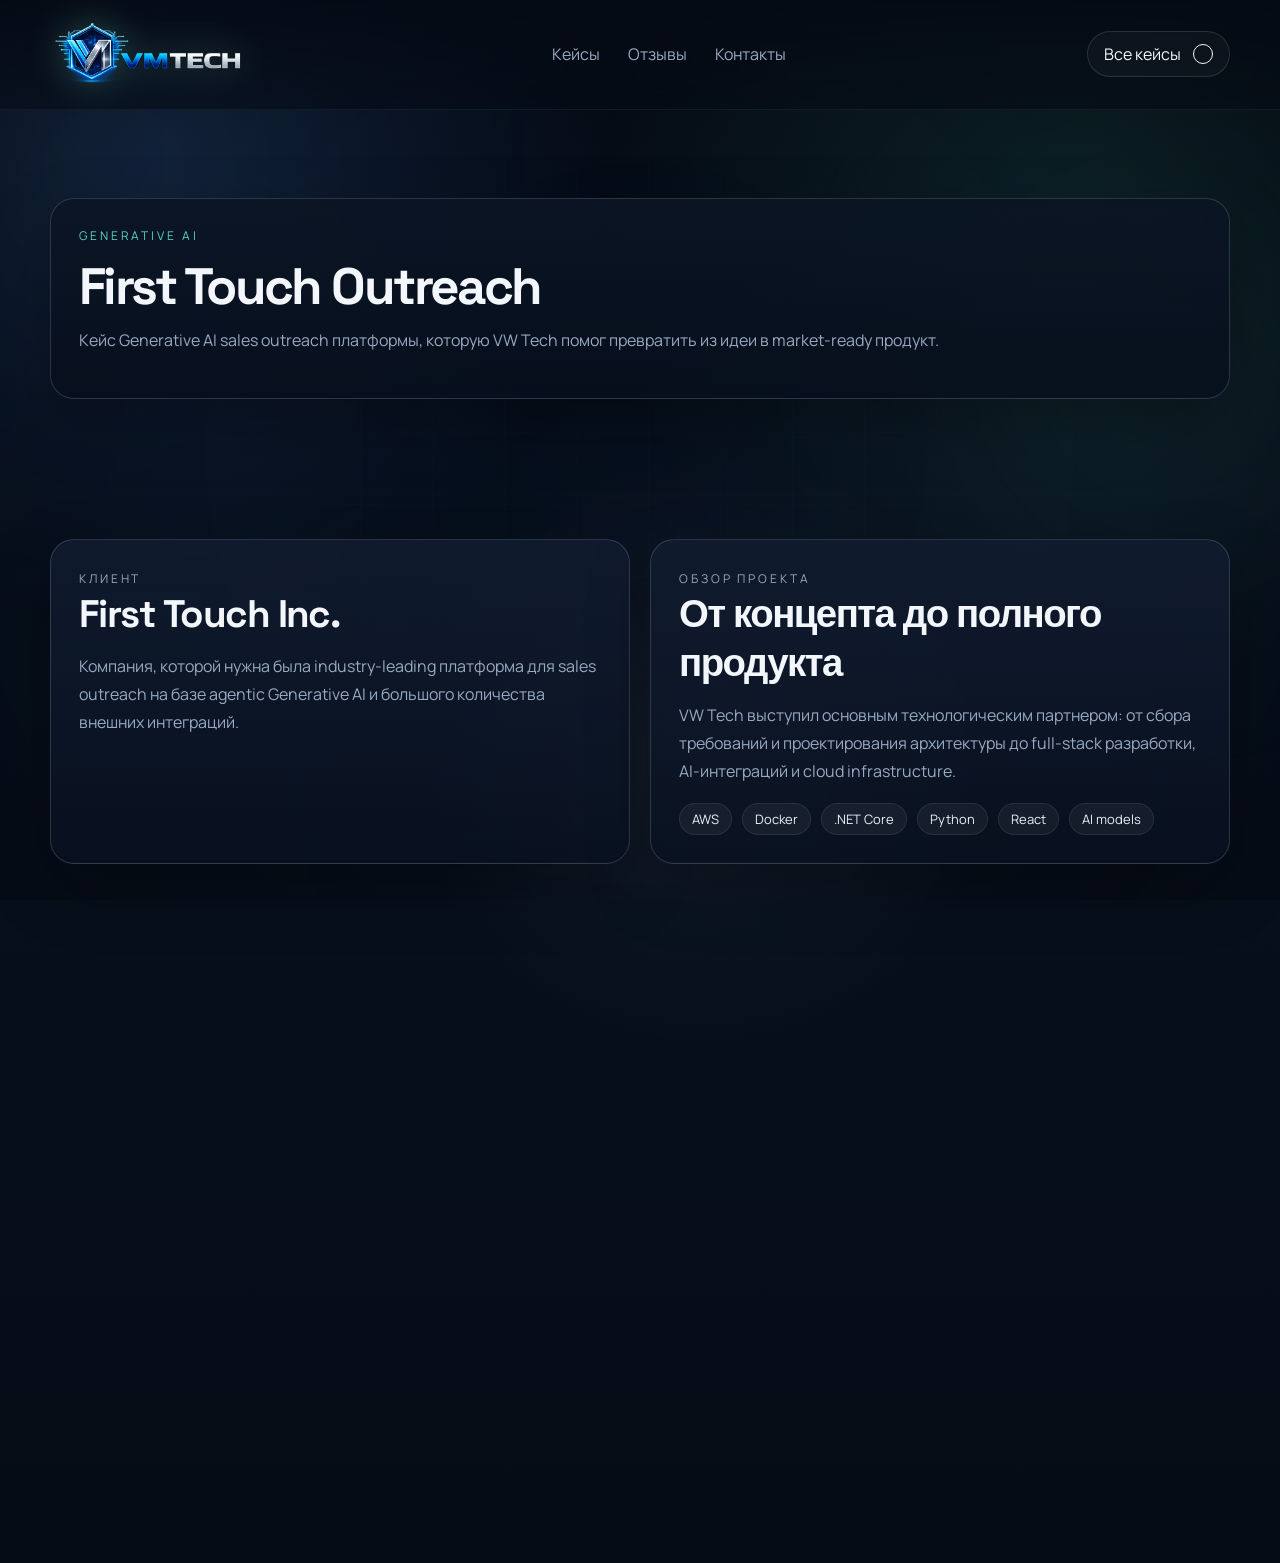
==== case-first-touch.html @ 27244baf "Replace mock preview content with VW Tech case studies" ====
<!doctype html>
<html lang="ru">
  <head>
    <meta charset="UTF-8" />
    <meta name="viewport" content="width=device-width, initial-scale=1.0" />
    <link rel="icon" type="image/png" href="image/logo-short.png?v=2" />
    <title>First Touch Case | VW Tech Preview</title>
    <meta
      name="description"
      content="Кейс First Touch: generative AI sales outreach platform, CRM integrations и scalable AWS architecture."
    />
    <link rel="preconnect" href="https://fonts.googleapis.com" />
    <link rel="preconnect" href="https://fonts.gstatic.com" crossorigin />
    <link
      href="https://fonts.googleapis.com/css2?family=Manrope:wght@400;500;600;700;800&family=Space+Grotesk:wght@500;700&display=swap"
      rel="stylesheet"
    />
    <link rel="stylesheet" href="styles.css" />
  </head>
  <body>
    <div class="page-shell"></div>
    <div class="background-scene" aria-hidden="true">
      <div class="aurora aurora-one"></div>
      <div class="aurora aurora-two"></div>
      <div class="aurora aurora-three"></div>
      <div class="grid-glow"></div>
      <div class="noise-layer"></div>
    </div>

    <header class="site-header">
      <div class="container header-inner">
        <a class="brand" href="index.html#hero">
          <img class="brand-mark" src="image/logo.png" alt="VW Tech logo" />
        </a>
        <nav class="header-nav">
          <a href="index.html#projects">Кейсы</a>
          <a href="index.html#reviews">Отзывы</a>
          <a href="index.html#contact">Контакты</a>
        </nav>
        <a
          class="button button-secondary button-small"
          href="index.html#projects"
        >
          <span>Все кейсы</span>
          <i aria-hidden="true"></i>
        </a>
      </div>
    </header>

    <main>
      <section class="section reveal-section case-hero">
        <div class="container">
          <div class="section-heading reveal-card">
            <p class="eyebrow reveal-item">generative ai</p>
            <h1 class="section-title reveal-item">First Touch Outreach</h1>
            <p class="section-text reveal-item">
              Кейс Generative AI sales outreach платформы, которую VW Tech помог
              превратить из идеи в market-ready продукт.
            </p>
          </div>
        </div>
      </section>

      <section class="section reveal-section">
        <div class="container case-layout">
          <article class="case-block reveal-card">
            <p class="eyebrow reveal-item">клиент</p>
            <h2 class="case-title reveal-item">First Touch Inc.</h2>
            <p class="reveal-item">
              Компания, которой нужна была industry-leading платформа для sales
              outreach на базе agentic Generative AI и большого количества
              внешних интеграций.
            </p>
          </article>

          <article class="case-block reveal-card">
            <p class="eyebrow reveal-item">обзор проекта</p>
            <h2 class="case-title reveal-item">
              От концепта до полного продукта
            </h2>
            <p class="reveal-item">
              VW Tech выступил основным технологическим партнером: от сбора
              требований и проектирования архитектуры до full-stack разработки,
              AI-интеграций и cloud infrastructure.
            </p>
            <div class="stack-list-inline reveal-item">
              <span>AWS</span>
              <span>Docker</span>
              <span>.NET Core</span>
              <span>Python</span>
              <span>React</span>
              <span>AI models</span>
            </div>
          </article>

          <article class="case-block reveal-card">
            <p class="eyebrow reveal-item">ключевые вызовы</p>
            <h2 class="case-title reveal-item">
              Собрать сложный AI-продукт end-to-end
            </h2>
            <ul class="case-list reveal-item">
              <li>agentic Generative AI как ядро платформы</li>
              <li>web scraping и обработка внешних источников данных</li>
              <li>интеграции с CRM и большим набором сервисов</li>
              <li>масштабируемая и надежная облачная инфраструктура</li>
              <li>быстрый переход от идеи к конкурентному продукту</li>
            </ul>
          </article>

          <article class="case-block reveal-card">
            <p class="eyebrow reveal-item">решение</p>
            <h2 class="case-title reveal-item">
              Полный ownership продукта со стороны VW Tech
            </h2>
            <ul class="case-list reveal-item">
              <li>requirements analysis и software/cloud architecture</li>
              <li>full-stack development всей платформы</li>
              <li>интеграция cutting-edge Generative AI моделей</li>
              <li>построение scraping- и data-enrichment контуров</li>
              <li>масштабирование на AWS и сопровождение в долгую</li>
            </ul>
          </article>

          <article class="case-block reveal-card full-span">
            <p class="eyebrow reveal-item">результат</p>
            <h2 class="case-title reveal-item">
              Идея превратилась в industry-leading sales outreach system
            </h2>
            <p class="reveal-item">
              Проект стал успешным рыночным продуктом и перерос в многолетнее
              партнерство, где VW Tech продолжает участвовать в развитии
              платформы и ее инфраструктуры.
            </p>
            <a class="project-link reveal-item" href="index.html#projects"
              >Назад к кейсам</a
            >
          </article>
        </div>
      </section>
    </main>

    <script src="script.js"></script>
  </body>
</html>
---- styles.css ----
:root {
  --bg: #07101d;
  --bg-soft: rgba(12, 21, 36, 0.76);
  --panel: rgba(10, 18, 31, 0.84);
  --panel-strong: rgba(10, 20, 35, 0.96);
  --line: rgba(125, 162, 210, 0.16);
  --text: #f3f7fc;
  --muted: #98a9c2;
  --accent: #55d6be;
  --accent-2: #4f8df5;
  --accent-3: #8fd3ff;
  --shadow: 0 24px 64px rgba(0, 0, 0, 0.28);
  --radius-lg: 32px;
  --radius-md: 24px;
  --radius-sm: 18px;
  --container: 1180px;
  --ease: cubic-bezier(0.22, 1, 0.36, 1);
}

* {
  box-sizing: border-box;
}

html,
body {
  scroll-behavior: smooth;
  scrollbar-color: rgba(85, 214, 190, 0.72) rgba(7, 14, 25, 0.95);
  scrollbar-width: auto;
}

html::-webkit-scrollbar,
body::-webkit-scrollbar {
  width: 20px;
  height: 20px;
}

html::-webkit-scrollbar-button,
body::-webkit-scrollbar-button {
  display: none !important;
  width: 0;
  height: 0;
  background: transparent;
}

html::-webkit-scrollbar-button:single-button,
body::-webkit-scrollbar-button:single-button,
html::-webkit-scrollbar-button:start:decrement,
body::-webkit-scrollbar-button:start:decrement,
html::-webkit-scrollbar-button:end:increment,
body::-webkit-scrollbar-button:end:increment {
  display: none !important;
  width: 0;
  height: 0;
  background: transparent;
}

html::-webkit-scrollbar-track,
body::-webkit-scrollbar-track {
  background: linear-gradient(
    180deg,
    rgba(5, 11, 21, 0.98),
    rgba(9, 17, 31, 0.94)
  );
  border-left: 1px solid rgba(125, 162, 210, 0.08);
}

html::-webkit-scrollbar-thumb,
body::-webkit-scrollbar-thumb {
  border: 2px solid rgba(7, 14, 25, 0.96);
  border-radius: 999px;
  background: linear-gradient(180deg, #68e3d1 0%, #4f8df5 52%, #2c5fd3 100%);
  box-shadow:
    inset 0 0 0 1px rgba(255, 255, 255, 0.1),
    0 0 18px rgba(79, 141, 245, 0.24);
}

html::-webkit-scrollbar-thumb:hover,
body::-webkit-scrollbar-thumb:hover {
  background: linear-gradient(180deg, #88efe1 0%, #69a8ff 52%, #3d77ec 100%);
}

html::-webkit-scrollbar-corner,
body::-webkit-scrollbar-corner {
  background: rgba(5, 11, 21, 0.98);
}

body {
  --pointer-x: 0px;
  --pointer-y: 0px;
  margin: 0;
  min-width: 320px;
  font-family: "Manrope", sans-serif;
  color: var(--text);
  background:
    radial-gradient(
      circle at 12% 10%,
      rgba(79, 141, 245, 0.14),
      transparent 26%
    ),
    radial-gradient(
      circle at 84% 14%,
      rgba(85, 214, 190, 0.1),
      transparent 28%
    ),
    radial-gradient(
      circle at 55% 48%,
      rgba(143, 211, 255, 0.06),
      transparent 28%
    ),
    linear-gradient(180deg, #040a13 0%, #07101d 42%, #050c16 100%);
}

body::before {
  content: "";
  position: fixed;
  inset: 0;
  pointer-events: none;
  background-image:
    linear-gradient(rgba(255, 255, 255, 0.03) 1px, transparent 1px),
    linear-gradient(90deg, rgba(255, 255, 255, 0.03) 1px, transparent 1px);
  background-size: 72px 72px;
  mask-image: radial-gradient(circle at center, black 35%, transparent 85%);
  opacity: 0.12;
}

.page-shell {
  position: fixed;
  inset: 0;
  pointer-events: none;
  background: radial-gradient(
    circle at center,
    transparent 55%,
    rgba(0, 0, 0, 0.18) 100%
  );
}

.background-scene {
  position: fixed;
  inset: 0;
  pointer-events: none;
  overflow: hidden;
}

.aurora,
.grid-glow,
.noise-layer {
  position: absolute;
  inset: auto;
}

.aurora {
  border-radius: 999px;
  filter: blur(110px);
  opacity: 0.24;
  mix-blend-mode: screen;
  will-change: transform;
}

.aurora-one {
  top: -8%;
  left: -10%;
  width: 38vw;
  height: 38vw;
  min-width: 360px;
  min-height: 360px;
  background: radial-gradient(
    circle,
    rgba(121, 184, 255, 0.34) 0%,
    rgba(121, 184, 255, 0.16) 36%,
    rgba(121, 184, 255, 0) 72%
  );
  animation: auroraFloatOne 18s ease-in-out infinite;
  transform: translate3d(
    calc(var(--pointer-x) * -0.018),
    calc(var(--pointer-y) * -0.018),
    0
  );
}

.aurora-two {
  top: 18%;
  right: -8%;
  width: 34vw;
  height: 34vw;
  min-width: 320px;
  min-height: 320px;
  background: radial-gradient(
    circle,
    rgba(138, 240, 198, 0.28) 0%,
    rgba(138, 240, 198, 0.15) 36%,
    rgba(138, 240, 198, 0) 74%
  );
  animation: auroraFloatTwo 24s ease-in-out infinite;
  transform: translate3d(
    calc(var(--pointer-x) * 0.015),
    calc(var(--pointer-y) * -0.02),
    0
  );
}

.aurora-three {
  bottom: -14%;
  left: 36%;
  width: 42vw;
  height: 42vw;
  min-width: 420px;
  min-height: 420px;
  background: radial-gradient(
    circle,
    rgba(255, 213, 138, 0.18) 0%,
    rgba(147, 74, 97, 0.13) 42%,
    rgba(147, 74, 97, 0) 76%
  );
  animation: auroraFloatThree 28s ease-in-out infinite;
  transform: translate3d(
    calc(var(--pointer-x) * 0.01),
    calc(var(--pointer-y) * 0.022),
    0
  );
}

.grid-glow {
  inset: 0;
  background:
    radial-gradient(
      circle at center,
      rgba(79, 141, 245, 0.08),
      transparent 48%
    ),
    linear-gradient(rgba(255, 255, 255, 0.035) 1px, transparent 1px),
    linear-gradient(90deg, rgba(255, 255, 255, 0.035) 1px, transparent 1px);
  background-size:
    auto,
    72px 72px,
    72px 72px;
  mask-image: radial-gradient(
    circle at center,
    black 28%,
    rgba(0, 0, 0, 0.7) 54%,
    transparent 92%
  );
  opacity: 0.22;
  transform: translate3d(
    calc(var(--pointer-x) * -0.01),
    calc(var(--pointer-y) * -0.01),
    0
  );
  animation: gridDrift 24s linear infinite;
}

.noise-layer {
  inset: 0;
  opacity: 0.03;
  background-image: radial-gradient(
    rgba(255, 255, 255, 0.7) 0.7px,
    transparent 0.7px
  );
  background-size: 6px 6px;
  mask-image: linear-gradient(180deg, rgba(0, 0, 0, 0.18), rgba(0, 0, 0, 0.82));
}

@keyframes auroraFloatOne {
  0%,
  100% {
    transform: translate3d(
        calc(var(--pointer-x) * -0.018),
        calc(var(--pointer-y) * -0.018),
        0
      )
      scale(1) rotate(0deg);
  }
  50% {
    transform: translate3d(
        calc(var(--pointer-x) * -0.018 + 24px),
        calc(var(--pointer-y) * -0.018 + 18px),
        0
      )
      scale(1.08) rotate(8deg);
  }
}

@keyframes auroraFloatTwo {
  0%,
  100% {
    transform: translate3d(
        calc(var(--pointer-x) * 0.015),
        calc(var(--pointer-y) * -0.02),
        0
      )
      scale(1) rotate(0deg);
  }
  50% {
    transform: translate3d(
        calc(var(--pointer-x) * 0.015 - 28px),
        calc(var(--pointer-y) * -0.02 + 20px),
        0
      )
      scale(1.1) rotate(-10deg);
  }
}

@keyframes auroraFloatThree {
  0%,
  100% {
    transform: translate3d(
        calc(var(--pointer-x) * 0.01),
        calc(var(--pointer-y) * 0.022),
        0
      )
      scale(1) rotate(0deg);
  }
  50% {
    transform: translate3d(
        calc(var(--pointer-x) * 0.01 + 18px),
        calc(var(--pointer-y) * 0.022 - 26px),
        0
      )
      scale(1.07) rotate(6deg);
  }
}

@keyframes gridDrift {
  0% {
    background-position:
      center,
      0 0,
      0 0;
  }
  100% {
    background-position:
      center,
      72px 36px,
      36px 72px;
  }
}

a {
  color: inherit;
  text-decoration: none;
}

button,
input,
textarea {
  font: inherit;
}

.container {
  width: min(calc(100% - 40px), var(--container));
  margin: 0 auto;
}

.site-header {
  position: sticky;
  top: 0;
  z-index: 20;
  padding: 18px 0;
  backdrop-filter: blur(14px);
  background: linear-gradient(
    180deg,
    rgba(5, 11, 21, 0.9),
    rgba(5, 11, 21, 0.55)
  );
  border-bottom: 1px solid rgba(125, 162, 210, 0.1);
}

.header-inner {
  display: flex;
  align-items: center;
  justify-content: space-between;
  gap: 18px;
}

.brand {
  display: inline-flex;
  align-items: center;
  gap: 12px;
  font-family: "Space Grotesk", sans-serif;
  font-weight: 700;
  letter-spacing: -0.03em;
}

.brand-mark {
  width: 200px;

  object-fit: contain;
  flex-shrink: 0;
  filter: drop-shadow(0 0 18px rgba(138, 240, 198, 0.28));
}

.header-nav {
  display: inline-flex;
  gap: 28px;
  color: var(--muted);
}

.header-nav a {
  transition: color 0.3s ease;
}

.header-nav a:hover {
  color: var(--text);
}

.section {
  padding: 88px 0;
}

.hero {
  padding: 72px 0 44px;
}

.hero-grid,
.split-section,
.metrics-layout,
.contact-block {
  display: grid;
  gap: 28px;
}

.hero-grid {
  grid-template-columns: 1.08fr 0.92fr;
  align-items: center;
}

.hero-copy,
.hero-visual,
.section-intro,
.info-card,
.service-card,
.project-card,
.metrics-copy,
.metric-card,
.contact-block,
.contact-form,
.section-heading {
  position: relative;
  overflow: hidden;
  border: 1px solid var(--line);
  background: linear-gradient(
    180deg,
    rgba(11, 21, 36, 0.92),
    rgba(7, 15, 28, 0.88)
  );
  box-shadow: var(--shadow);
  transition:
    transform 0.6s var(--ease),
    box-shadow 0.6s var(--ease),
    border-color 0.4s ease,
    background 0.4s ease;
}

.hero-copy,
.hero-visual,
.section-intro,
.metrics-copy {
  padding: 34px;
  border-radius: var(--radius-lg);
}

.section-heading,
.info-card,
.service-card,
.project-card,
.metric-card,
.contact-form {
  border-radius: var(--radius-md);
}

.section-heading,
.info-card,
.service-card,
.metric-card {
  padding: 28px;
}

.section-heading {
  margin-bottom: 28px;
}

.eyebrow {
  margin: 0 0 18px;
  color: var(--accent);
  font-size: 12px;
  text-transform: uppercase;
  letter-spacing: 0.24em;
}

.hero-title,
.section-title {
  margin: 0;
  font-family: "Space Grotesk", sans-serif;
  font-weight: 700;
  letter-spacing: -0.05em;
  line-height: 0.96;
}

.hero-title {
  font-size: clamp(42px, 7vw, 82px);
  max-width: 12ch;
}

.section-title {
  font-size: clamp(30px, 4vw, 52px);
  max-width: 14ch;
}

.hero-text,
.section-text,
.project-copy p,
.service-card p,
.info-card p,
.contact-copy p,
.metric-card span,
.visual-content p,
.visual-float p,
.hero-points li {
  color: var(--muted);
  line-height: 1.7;
}

.hero-actions {
  display: flex;
  flex-wrap: wrap;
  gap: 14px;
  margin: 32px 0;
}

.button {
  position: relative;
  display: inline-flex;
  align-items: center;
  justify-content: center;
  gap: 12px;
  min-height: 54px;
  padding: 0 20px;
  border-radius: 999px;
  border: 1px solid rgba(255, 255, 255, 0.12);
  color: var(--text);
  background: rgba(255, 255, 255, 0.02);
  overflow: hidden;
  transition:
    transform 0.45s var(--ease),
    border-color 0.35s ease,
    background 0.35s ease,
    box-shadow 0.45s ease;
}

.button span,
.button i {
  position: relative;
  z-index: 1;
}

.button i {
  width: 20px;
  height: 20px;
  border-radius: 50%;
  border: 1px solid currentColor;
}

.button::before {
  content: "";
  position: absolute;
  inset: 0;
  background: linear-gradient(
    120deg,
    transparent 12%,
    rgba(255, 255, 255, 0.22) 48%,
    transparent 82%
  );
  transform: translateX(-140%);
  transition: transform 0.75s var(--ease);
}

.button::after {
  content: "";
  position: absolute;
  inset: 1px;
  border-radius: inherit;
  background: radial-gradient(
    circle at top left,
    rgba(255, 255, 255, 0.16),
    transparent 40%
  );
  opacity: 0;
  transition: opacity 0.35s ease;
}

.button:hover {
  transform: translateY(-2px) scale(1.01);
  box-shadow: 0 16px 40px rgba(0, 0, 0, 0.28);
}

.button:hover::before {
  transform: translateX(140%);
}

.button:hover::after {
  opacity: 1;
}

.button-primary {
  border-color: rgba(85, 214, 190, 0.34);
  background: linear-gradient(
    135deg,
    rgba(85, 214, 190, 0.22),
    rgba(79, 141, 245, 0.18)
  );
}

.button-secondary,
.button-ghost {
  background: rgba(255, 255, 255, 0.03);
}

.button-small {
  min-height: 46px;
  padding: 0 16px;
}

.hero-points {
  display: grid;
  gap: 10px;
  margin: 0;
  padding-left: 18px;
}

.hero-visual {
  min-height: 620px;
  display: grid;
  place-items: center;
}

.visual-main {
  position: relative;
  width: min(100%, 500px);
  min-height: 470px;
  padding: 24px;
  border-radius: 28px;
  background:
    linear-gradient(160deg, rgba(79, 141, 245, 0.16), transparent 42%),
    linear-gradient(180deg, rgba(7, 14, 26, 0.8), rgba(13, 24, 41, 0.94));
  border: 1px solid rgba(255, 255, 255, 0.12);
}

.visual-grid {
  position: absolute;
  inset: 0;
  background-image:
    linear-gradient(rgba(255, 255, 255, 0.04) 1px, transparent 1px),
    linear-gradient(90deg, rgba(255, 255, 255, 0.04) 1px, transparent 1px);
  background-size: 42px 42px;
  mask-image: linear-gradient(180deg, rgba(0, 0, 0, 0.96), transparent 92%);
}

.visual-content {
  position: absolute;
  left: 28px;
  right: 28px;
  bottom: 28px;
  padding: 24px;
  border-radius: 22px;
  background: rgba(8, 13, 24, 0.78);
  border: 1px solid rgba(255, 255, 255, 0.08);
  backdrop-filter: blur(16px);
}

.visual-content h2 {
  margin: 12px 0 12px;
  font-size: 30px;
  font-family: "Space Grotesk", sans-serif;
}

.visual-chip,
.service-tag,
.project-badge {
  display: inline-flex;
  align-items: center;
  min-height: 34px;
  padding: 0 12px;
  border-radius: 999px;
  background: rgba(255, 255, 255, 0.08);
  border: 1px solid rgba(255, 255, 255, 0.08);
  color: #ebf5ff;
  font-size: 13px;
}

.visual-float {
  position: absolute;
  width: 220px;
  padding: 20px;
  border-radius: 22px;
  border: 1px solid rgba(255, 255, 255, 0.12);
  background: rgba(8, 14, 27, 0.82);
  backdrop-filter: blur(18px);
}

.visual-float span {
  display: block;
  margin-bottom: 8px;
  font-family: "Space Grotesk", sans-serif;
  font-size: 34px;
  letter-spacing: -0.05em;
}

.float-top {
  top: 30px;
  left: -10px;
}

.float-bottom {
  right: 0;
  bottom: 36px;
}

.floating-card {
  animation: drift 7s ease-in-out infinite;
}

.float-top,
.float-bottom {
  animation: drift 8s ease-in-out infinite;
}

.float-bottom {
  animation-delay: -2.5s;
}

@keyframes drift {
  0%,
  100% {
    transform: translateY(0px);
  }
  50% {
    transform: translateY(-12px);
  }
}

.split-section {
  grid-template-columns: 0.95fr 1.05fr;
  align-items: start;
}

.sticky-card {
  position: sticky;
  top: 110px;
}

.stack-list,
.service-grid,
.projects-grid,
.metrics-grid {
  display: grid;
  gap: 20px;
}

.stack-list,
.metrics-grid {
  grid-template-columns: 1fr;
}

.card-index {
  display: inline-block;
  margin-bottom: 18px;
  color: var(--accent-3);
  font-size: 14px;
  letter-spacing: 0.14em;
}

.info-card h3,
.service-card h3,
.project-copy h3 {
  margin: 0 0 10px;
  font-size: 28px;
  letter-spacing: -0.04em;
}

.centered-heading {
  text-align: center;
}

.centered-heading .section-title {
  margin-inline: auto;
}

.service-grid {
  grid-template-columns: repeat(2, minmax(0, 1fr));
}

.service-card {
  min-height: 240px;
}

.service-tag {
  margin-bottom: 18px;
}

.projects-grid {
  grid-template-columns: 1.2fr 0.8fr 0.8fr;
}

.project-card {
  padding: 18px;
}

.info-card:hover,
.service-card:hover,
.project-card:hover,
.metric-card:hover,
.contact-form:hover,
.section-heading:hover {
  transform: translateY(-6px) scale(1.012);
  border-color: rgba(138, 240, 198, 0.22);
  box-shadow: 0 36px 90px rgba(0, 0, 0, 0.42);
}

.hero-copy:hover,
.hero-visual:hover,
.section-intro:hover,
.metrics-copy:hover,
.contact-block:hover {
  transform: translateY(-4px) scale(1.006);
  box-shadow: 0 36px 90px rgba(0, 0, 0, 0.4);
}

.project-large {
  grid-row: span 2;
}

.project-media {
  position: relative;
  min-height: 250px;
  border-radius: 22px;
  border: 1px solid rgba(255, 255, 255, 0.08);
  overflow: hidden;
  transition:
    transform 0.85s var(--ease),
    filter 0.7s var(--ease),
    border-color 0.4s ease;
}

.project-large .project-media {
  min-height: 540px;
}

.project-media::before,
.project-media::after {
  content: "";
  position: absolute;
  border-radius: 50%;
  filter: blur(12px);
  transition:
    transform 1.1s var(--ease),
    opacity 0.7s ease;
}

.project-media::before {
  width: 200px;
  height: 200px;
  top: 12%;
  left: 12%;
  background: rgba(255, 255, 255, 0.18);
}

.project-media::after {
  width: 160px;
  height: 160px;
  right: 8%;
  bottom: 12%;
  background: rgba(255, 255, 255, 0.12);
}

.gradient-a {
  background: linear-gradient(135deg, #1f4c7a, #167d87 54%, #07101d);
}

.gradient-b {
  background: linear-gradient(135deg, #165a86, #274670 56%, #09111d);
}

.gradient-c {
  background: linear-gradient(135deg, #126177, #325f94 58%, #09131f);
}

.project-badge {
  position: absolute;
  left: 18px;
  bottom: 18px;
}

.project-copy {
  padding: 18px 8px 6px;
  transition: transform 0.65s var(--ease);
}

.project-meta {
  display: flex;
  flex-wrap: wrap;
  gap: 10px;
  margin-top: 18px;
}

.project-meta span,
.stack-list-inline span {
  display: inline-flex;
  align-items: center;
  min-height: 32px;
  padding: 0 12px;
  border-radius: 999px;
  border: 1px solid rgba(255, 255, 255, 0.08);
  background: rgba(255, 255, 255, 0.05);
  color: #e8effb;
  font-size: 13px;
}

.project-link {
  display: inline-flex;
  align-items: center;
  margin-top: 20px;
  color: var(--accent);
  font-weight: 700;
  letter-spacing: -0.02em;
  transition:
    color 0.25s ease,
    transform 0.25s ease;
}

.project-link:hover {
  color: #b8f7df;
  transform: translateX(2px);
}

.project-card:hover .project-media {
  transform: scale(1.03);
  filter: saturate(1.08) brightness(1.04);
  border-color: rgba(255, 255, 255, 0.14);
}

.project-card:hover .project-media::before {
  transform: translate3d(18px, -12px, 0) scale(1.08);
}

.project-card:hover .project-media::after {
  transform: translate3d(-14px, 14px, 0) scale(1.1);
}

.project-card:hover .project-copy {
  transform: translateY(-2px);
}

.metrics-layout {
  grid-template-columns: 0.92fr 1.08fr;
  align-items: start;
}

.testimonial-grid,
.case-layout {
  display: grid;
  gap: 20px;
}

.testimonial-grid {
  grid-template-columns: 1.2fr 0.8fr 0.8fr;
}

.testimonial-card,
.case-block {
  position: relative;
  overflow: hidden;
  border: 1px solid var(--line);
  border-radius: var(--radius-md);
  background: linear-gradient(
    180deg,
    rgba(17, 28, 48, 0.88),
    rgba(9, 17, 31, 0.82)
  );
  box-shadow: var(--shadow);
}

.testimonial-card {
  padding: 28px;
  min-height: 280px;
}

.featured-testimonial {
  grid-row: span 2;
  min-height: 100%;
}

.quote-mark {
  display: inline-block;
  margin-bottom: 12px;
  color: var(--accent-3);
  font-family: "Space Grotesk", sans-serif;
  font-size: 72px;
  line-height: 0.8;
}

.testimonial-quote {
  margin: 0 0 28px;
  font-size: clamp(22px, 3vw, 34px);
  line-height: 1.2;
  letter-spacing: -0.04em;
}

.testimonial-author {
  display: grid;
  gap: 6px;
}

.testimonial-author strong {
  font-size: 18px;
}

.testimonial-author span {
  color: var(--muted);
  line-height: 1.5;
}

.case-hero {
  padding-bottom: 24px;
}

.case-layout {
  grid-template-columns: repeat(2, minmax(0, 1fr));
}

.case-block {
  padding: 28px;
}

.case-title {
  margin: 0 0 14px;
  font-family: "Space Grotesk", sans-serif;
  font-size: clamp(28px, 3vw, 40px);
  letter-spacing: -0.04em;
}

.case-block p,
.case-list {
  margin: 0;
  color: var(--muted);
  line-height: 1.75;
}

.case-list {
  padding-left: 18px;
}

.stack-list-inline {
  display: flex;
  flex-wrap: wrap;
  gap: 10px;
  margin-top: 18px;
}

.full-span {
  grid-column: 1 / -1;
}

.metrics-grid {
  grid-template-columns: repeat(2, minmax(0, 1fr));
}

.metric-card {
  min-height: 210px;
  display: flex;
  flex-direction: column;
  justify-content: space-between;
}

.metric-card strong {
  font-family: "Space Grotesk", sans-serif;
  font-size: 56px;
  letter-spacing: -0.05em;
}

.contact-block {
  grid-template-columns: 0.95fr 1.05fr;
  padding: 34px;
  border-radius: var(--radius-lg);
}

.contact-form {
  display: grid;
  grid-template-columns: repeat(2, minmax(0, 1fr));
  gap: 14px;
  padding: 18px;
  align-content: start;
}

.contact-form label {
  display: grid;
  gap: 8px;
}

.contact-form span {
  color: #d7e1f3;
  font-size: 14px;
}

.contact-form input,
.contact-form textarea {
  width: 100%;
  border: 1px solid rgba(255, 255, 255, 0.1);
  border-radius: 16px;
  padding: 13px 16px;
  color: var(--text);
  background: rgba(255, 255, 255, 0.04);
  outline: none;
  transition:
    border-color 0.25s ease,
    background 0.25s ease,
    transform 0.25s ease;
}

.contact-form textarea {
  min-height: 132px;
  resize: vertical;
}

.contact-form input:focus,
.contact-form textarea:focus {
  border-color: rgba(138, 240, 198, 0.42);
  background: rgba(255, 255, 255, 0.06);
  transform: translateY(-1px);
}

.full-width {
  grid-column: 1 / -1;
}

.reveal-card,
.reveal-item {
  opacity: 0;
  transform: translateY(26px) scale(0.985);
  transition:
    opacity 0.75s cubic-bezier(0.16, 1, 0.3, 1),
    transform 0.8s cubic-bezier(0.16, 1, 0.3, 1),
    border-color 0.4s ease,
    background 0.4s ease;
}

.reveal-item {
  transition:
    opacity 0.8s cubic-bezier(0.16, 1, 0.3, 1),
    transform 0.85s cubic-bezier(0.16, 1, 0.3, 1);
}

.reveal-card.is-visible,
.reveal-item.is-visible {
  opacity: 1;
  transform: translate3d(0, 0, 0) scale(1);
}

.reveal-card.is-visible {
  border-color: rgba(196, 214, 255, 0.18);
}

.hero .reveal-item,
.hero .reveal-card {
  transition-duration: 0.9s;
}

.projects-grid .reveal-card,
.service-grid .reveal-card,
.stack-list .reveal-card,
.metrics-grid .reveal-card {
  transform: translateY(30px) scale(0.982);
}

.reveal-card:nth-child(2) {
  transition-delay: 0.08s;
}
.reveal-card:nth-child(3) {
  transition-delay: 0.16s;
}
.reveal-card:nth-child(4) {
  transition-delay: 0.24s;
}

.reveal-section .reveal-item:nth-child(1) {
  transition-delay: 0.04s;
}
.reveal-section .reveal-item:nth-child(2) {
  transition-delay: 0.12s;
}
.reveal-section .reveal-item:nth-child(3) {
  transition-delay: 0.2s;
}
.reveal-section .reveal-item:nth-child(4) {
  transition-delay: 0.28s;
}
.reveal-section .reveal-item:nth-child(5) {
  transition-delay: 0.36s;
}

@media (max-width: 1080px) {
  .hero-grid,
  .split-section,
  .metrics-layout,
  .contact-block,
  .projects-grid,
  .testimonial-grid,
  .case-layout {
    grid-template-columns: 1fr;
  }

  .project-large {
    grid-row: auto;
  }

  .featured-testimonial {
    grid-row: auto;
  }

  .project-large .project-media {
    min-height: 340px;
  }

  .sticky-card {
    position: static;
  }
}

@media (max-width: 820px) {
  .header-nav {
    display: none;
  }

  .site-header {
    padding: 14px 0;
  }

  .aurora {
    opacity: 0.34;
  }

  .grid-glow {
    opacity: 0.34;
  }

  .hero,
  .section {
    padding: 68px 0;
  }

  .hero-copy,
  .hero-visual,
  .section-intro,
  .metrics-copy,
  .contact-block {
    padding: 24px;
  }

  .hero-visual {
    min-height: 520px;
  }

  .float-top,
  .float-bottom {
    position: absolute;
    width: 190px;
  }

  .service-grid,
  .metrics-grid,
  .contact-form {
    grid-template-columns: 1fr;
  }

  .info-card:hover,
  .service-card:hover,
  .project-card:hover,
  .metric-card:hover,
  .contact-form:hover,
  .section-heading:hover,
  .hero-copy:hover,
  .hero-visual:hover,
  .section-intro:hover,
  .metrics-copy:hover,
  .contact-block:hover {
    transform: none;
  }

  .project-card:hover .project-media,
  .project-card:hover .project-copy,
  .project-card:hover .project-media::before,
  .project-card:hover .project-media::after {
    transform: none;
  }
}

@media (max-width: 560px) {
  .container {
    width: min(calc(100% - 24px), var(--container));
  }

  .brand-text {
    font-size: 14px;
  }

  .button-small {
    display: none;
  }

  .hero-title {
    max-width: none;
    font-size: clamp(38px, 12vw, 64px);
  }

  .section-title {
    max-width: none;
  }

  .hero-visual {
    min-height: 480px;
  }

  .visual-main {
    min-height: 380px;
  }

  .visual-content h2,
  .info-card h3,
  .service-card h3,
  .project-copy h3,
  .case-title {
    font-size: 24px;
  }

  .testimonial-card {
    padding: 22px;
    min-height: auto;
  }

  .testimonial-quote {
    font-size: 24px;
  }

  .visual-float {
    width: 170px;
    padding: 16px;
  }

  .visual-float span,
  .metric-card strong {
    font-size: 34px;
  }

  .contact-block {
    padding: 20px;
  }

  .aurora-one,
  .aurora-two,
  .aurora-three {
    min-width: 280px;
    min-height: 280px;
    filter: blur(70px);
  }
}
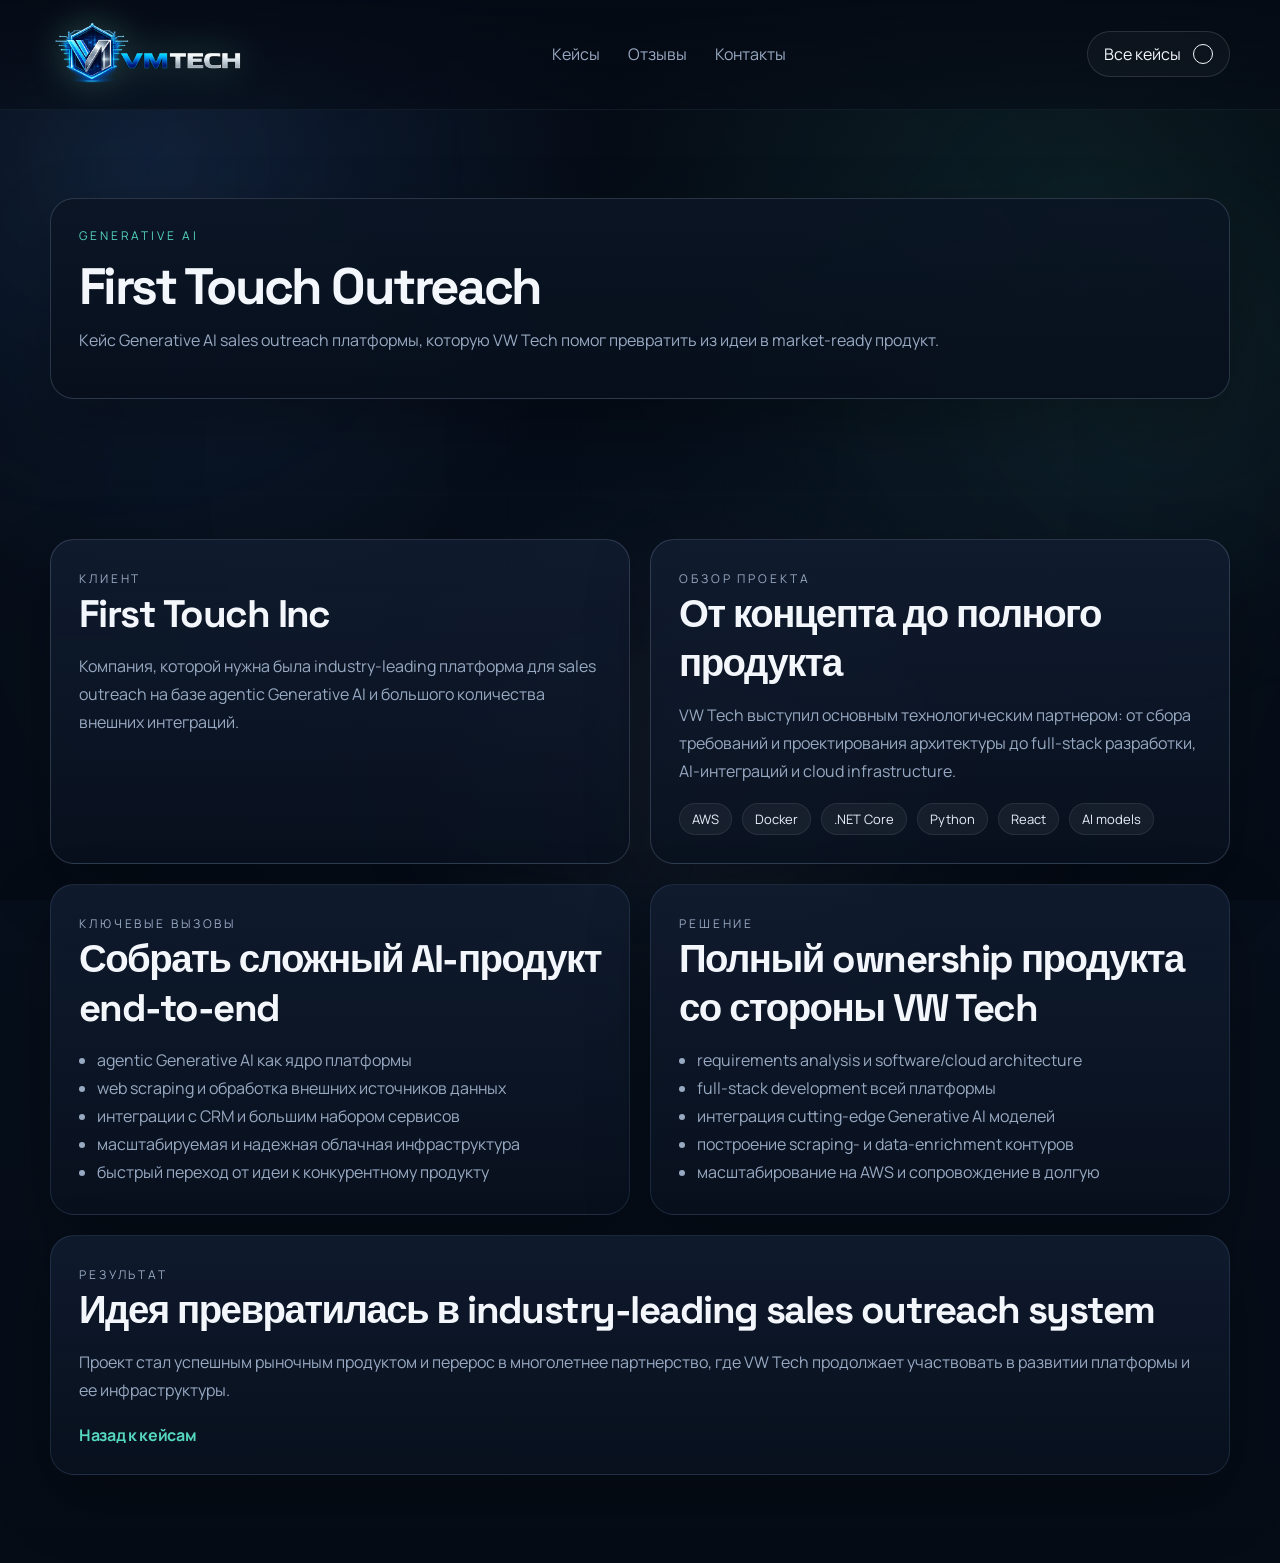
==== commit 392753f2: "Polish landing content and hero layout" ====
--- a/case-first-touch.html
+++ b/case-first-touch.html
@@ -65,7 +65,7 @@
         <div class="container case-layout">
           <article class="case-block reveal-card">
             <p class="eyebrow reveal-item">клиент</p>
-            <h2 class="case-title reveal-item">First Touch Inc.</h2>
+            <h2 class="case-title reveal-item">First Touch Inc</h2>
             <p class="reveal-item">
               Компания, которой нужна была industry-leading платформа для sales
               outreach на базе agentic Generative AI и большого количества
@@ -137,6 +137,7 @@
           </article>
         </div>
       </section>
+
     </main>
 
     <script src="script.js"></script>
--- a/styles.css
+++ b/styles.css
@@ -141,6 +141,15 @@
   overflow: hidden;
 }
 
+.electric-strings-canvas {
+  position: absolute;
+  inset: 0;
+  width: 100%;
+  height: 100%;
+  opacity: 0.78;
+  mix-blend-mode: screen;
+}
+
 .aurora,
 .grid-glow,
 .noise-layer {
@@ -259,6 +268,49 @@
   mask-image: linear-gradient(180deg, rgba(0, 0, 0, 0.18), rgba(0, 0, 0, 0.82));
 }
 
+html[data-performance="reduced"] .aurora,
+html[data-performance="reduced"] .grid-glow {
+  animation: none !important;
+}
+
+html[data-performance="reduced"] .aurora {
+  opacity: 0.16;
+  filter: blur(72px);
+}
+
+html[data-performance="reduced"] .grid-glow {
+  opacity: 0.1;
+}
+
+html[data-performance="reduced"] .noise-layer {
+  opacity: 0.015;
+}
+
+html[data-performance="reduced"] .site-header,
+html[data-performance="reduced"] .visual-content,
+html[data-performance="reduced"] .visual-float,
+html[data-performance="reduced"] .contact-form {
+  backdrop-filter: none;
+}
+
+html[data-performance="minimal"] .background-scene,
+html[data-performance="minimal"] .page-shell {
+  display: none;
+}
+
+html[data-performance="minimal"] .site-header,
+html[data-performance="minimal"] .visual-content,
+html[data-performance="minimal"] .visual-float,
+html[data-performance="minimal"] .contact-form {
+  backdrop-filter: none;
+}
+
+html[data-performance="minimal"] .floating-card,
+html[data-performance="minimal"] .float-top,
+html[data-performance="minimal"] .float-bottom {
+  animation: none;
+}
+
 @keyframes auroraFloatOne {
   0%,
   100% {
@@ -435,6 +487,7 @@
 .contact-form,
 .section-heading {
   position: relative;
+  isolation: isolate;
   overflow: hidden;
   border: 1px solid var(--line);
   background: linear-gradient(
@@ -446,8 +499,89 @@
   transition:
     transform 0.6s var(--ease),
     box-shadow 0.6s var(--ease),
-    border-color 0.4s ease,
-    background 0.4s ease;
+    border-color 0.4s ease;
+}
+
+.testimonial-card,
+.case-block {
+  isolation: isolate;
+  transition:
+    transform 0.6s var(--ease),
+    box-shadow 0.6s var(--ease),
+    border-color 0.4s ease;
+}
+
+.hero-copy::before,
+.hero-visual::before,
+.section-intro::before,
+.info-card::before,
+.service-card::before,
+.project-card::before,
+.metrics-copy::before,
+.metric-card::before,
+.contact-block::before,
+.contact-form::before,
+.section-heading::before,
+.testimonial-card::before,
+.case-block::before {
+  content: "";
+  position: absolute;
+  inset: 0;
+  z-index: 0;
+  background: linear-gradient(
+    135deg,
+    rgba(155, 239, 255, 0.18),
+    rgba(79, 141, 245, 0.12) 44%,
+    rgba(85, 214, 190, 0.08) 100%
+  );
+  opacity: 0.92;
+  transform: scaleX(0);
+  transform-origin: left center;
+  transition: transform 0.55s cubic-bezier(0.22, 1, 0.36, 1);
+}
+
+.hero-copy::after,
+.hero-visual::after,
+.section-intro::after,
+.info-card::after,
+.service-card::after,
+.project-card::after,
+.metrics-copy::after,
+.metric-card::after,
+.contact-block::after,
+.contact-form::after,
+.section-heading::after,
+.testimonial-card::after,
+.case-block::after {
+  content: "";
+  position: absolute;
+  inset: 0;
+  z-index: 0;
+  border-radius: inherit;
+  border: 1px solid rgba(155, 239, 255, 0.46);
+  opacity: 0;
+  transform: scaleX(0);
+  transform-origin: left center;
+  transition:
+    transform 0.55s cubic-bezier(0.22, 1, 0.36, 1),
+    opacity 0.24s ease;
+}
+
+.hero-copy > *,
+.hero-visual > *,
+.section-intro > *,
+.info-card > *,
+.service-card > *,
+.project-card > *,
+.metrics-copy > *,
+.metric-card > *,
+.contact-block > *,
+.contact-form > *,
+.section-heading > *,
+.testimonial-card > *,
+.case-block > * {
+  position: relative;
+  z-index: 1;
 }
 
 .hero-copy,
@@ -502,7 +636,7 @@
 
 .section-title {
   font-size: clamp(30px, 4vw, 52px);
-  max-width: 14ch;
+  max-width: 20ch;
 }
 
 .hero-text,
@@ -688,12 +822,13 @@
 
 .visual-float {
   position: absolute;
-  width: 220px;
+  width: min(220px, calc(50% - 28px));
   padding: 20px;
   border-radius: 22px;
   border: 1px solid rgba(255, 255, 255, 0.12);
   background: rgba(8, 14, 27, 0.82);
   backdrop-filter: blur(18px);
+  box-shadow: 0 18px 44px rgba(0, 0, 0, 0.28);
 }
 
 .visual-float span {
@@ -706,12 +841,12 @@
 
 .float-top {
   top: 30px;
-  left: -10px;
+  left: 20px;
 }
 
 .float-bottom {
-  right: 0;
-  bottom: 36px;
+  top: 56px;
+  right: 20px;
 }
 
 .floating-card {
@@ -809,7 +944,9 @@
 .project-card:hover,
 .metric-card:hover,
 .contact-form:hover,
-.section-heading:hover {
+.section-heading:hover,
+.testimonial-card:hover,
+.case-block:hover {
   transform: translateY(-6px) scale(1.012);
   border-color: rgba(138, 240, 198, 0.22);
   box-shadow: 0 36px 90px rgba(0, 0, 0, 0.42);
@@ -822,6 +959,65 @@
 .contact-block:hover {
   transform: translateY(-4px) scale(1.006);
   box-shadow: 0 36px 90px rgba(0, 0, 0, 0.4);
+}
+
+.hero-copy:hover::before,
+.hero-visual:hover::before,
+.section-intro:hover::before,
+.info-card:hover::before,
+.service-card:hover::before,
+.project-card:hover::before,
+.metrics-copy:hover::before,
+.metric-card:hover::before,
+.contact-block:hover::before,
+.contact-form:hover::before,
+.section-heading:hover::before,
+.testimonial-card:hover::before,
+.case-block:hover::before,
+.hero-copy:focus-within::before,
+.hero-visual:focus-within::before,
+.section-intro:focus-within::before,
+.info-card:focus-within::before,
+.service-card:focus-within::before,
+.project-card:focus-within::before,
+.metrics-copy:focus-within::before,
+.metric-card:focus-within::before,
+.contact-block:focus-within::before,
+.contact-form:focus-within::before,
+.section-heading:focus-within::before,
+.testimonial-card:focus-within::before,
+.case-block:focus-within::before {
+  transform: scaleX(1);
+}
+
+.hero-copy:hover::after,
+.hero-visual:hover::after,
+.section-intro:hover::after,
+.info-card:hover::after,
+.service-card:hover::after,
+.project-card:hover::after,
+.metrics-copy:hover::after,
+.metric-card:hover::after,
+.contact-block:hover::after,
+.contact-form:hover::after,
+.section-heading:hover::after,
+.testimonial-card:hover::after,
+.case-block:hover::after,
+.hero-copy:focus-within::after,
+.hero-visual:focus-within::after,
+.section-intro:focus-within::after,
+.info-card:focus-within::after,
+.service-card:focus-within::after,
+.project-card:focus-within::after,
+.metrics-copy:focus-within::after,
+.metric-card:focus-within::after,
+.contact-block:focus-within::after,
+.contact-form:focus-within::after,
+.section-heading:focus-within::after,
+.testimonial-card:focus-within::after,
+.case-block:focus-within::after {
+  opacity: 1;
+  transform: scaleX(1);
 }
 
 .project-large {
@@ -1057,6 +1253,193 @@
 
 .full-span {
   grid-column: 1 / -1;
+}
+
+.impulse-section {
+  padding-top: 32px;
+}
+
+.impulse-heading {
+  margin-bottom: 34px;
+}
+
+.impulse-board {
+  position: relative;
+  overflow: hidden;
+  width: min(100% - 32px, 1680px);
+  margin: 0 auto;
+  padding: 36px;
+  background: none;
+  box-shadow: none;
+  border: 0;
+  border-radius: 0;
+}
+
+.impulse-stage {
+  position: relative;
+  aspect-ratio: 1978 / 1547;
+}
+
+.network-diagram {
+  position: absolute;
+  inset: 6% 7%;
+  display: grid;
+  place-items: center;
+  pointer-events: none;
+}
+
+.network-diagram-object,
+.network-diagram-fallback {
+  width: 100%;
+  height: 100%;
+}
+
+.network-diagram-object {
+  display: block;
+  border: 0;
+}
+
+.network-diagram-fallback {
+  object-fit: contain;
+}
+
+.network-node {
+  position: absolute;
+  z-index: 2;
+  width: 300px;
+  min-height: 164px;
+  padding: 26px 24px;
+  display: grid;
+  gap: 10px;
+  border: 1px solid rgba(138, 199, 255, 0.16);
+  border-radius: 22px;
+  background: linear-gradient(
+    180deg,
+    rgba(16, 28, 46, 0.94),
+    rgba(9, 17, 30, 0.92)
+  );
+  color: var(--text);
+  text-align: left;
+  box-shadow: 0 24px 42px rgba(0, 0, 0, 0.26);
+  cursor: pointer;
+  transition:
+    transform 0.35s var(--ease),
+    border-color 0.3s ease,
+    box-shadow 0.3s ease;
+}
+
+.network-node::before {
+  content: "";
+  position: absolute;
+  inset: 1px;
+  border-radius: inherit;
+  background: linear-gradient(
+    135deg,
+    rgba(155, 239, 255, 0.22),
+    rgba(79, 141, 245, 0.14) 58%,
+    rgba(79, 141, 245, 0.04)
+  );
+  opacity: 0.9;
+  transform: scaleX(0);
+  transform-origin: left center;
+  transition: transform 0.42s cubic-bezier(0.22, 1, 0.36, 1);
+}
+
+.network-node::after {
+  content: "";
+  position: absolute;
+  inset: 0;
+  border-radius: inherit;
+  border: 1px solid rgba(155, 239, 255, 0.58);
+  opacity: 0;
+  transform: scaleX(0);
+  transform-origin: left center;
+  transition:
+    transform 0.42s cubic-bezier(0.22, 1, 0.36, 1),
+    opacity 0.22s ease;
+}
+
+.network-node > * {
+  position: relative;
+  z-index: 1;
+}
+
+.network-node strong {
+  font-family: "Space Grotesk", sans-serif;
+  font-size: 30px;
+  letter-spacing: -0.04em;
+}
+
+.network-node span {
+  color: var(--muted);
+  line-height: 1.45;
+  font-size: 17px;
+}
+
+.node-featured {
+  width: 360px;
+  min-height: 184px;
+}
+
+.network-node:hover,
+.network-node:focus-visible,
+.network-node.is-pending,
+.network-node.is-active {
+  transform: translateY(-4px) scale(1.02);
+}
+
+.network-node.is-active {
+  border-color: rgba(155, 239, 255, 0.5);
+  box-shadow:
+    0 28px 54px rgba(0, 0, 0, 0.34),
+    0 0 24px rgba(79, 141, 245, 0.18);
+}
+
+.network-node.is-active::before {
+  transform: scaleX(1);
+}
+
+.network-node.is-active::after {
+  opacity: 1;
+  transform: scaleX(1);
+}
+
+.network-node:focus-visible {
+  outline: 2px solid rgba(155, 239, 255, 0.72);
+  outline-offset: 3px;
+}
+
+.node-top-center {
+  top: 1%;
+  left: 50%;
+  transform: translateX(-50%);
+}
+
+.node-top-center:hover,
+.node-top-center:focus-visible,
+.node-top-center.is-pending,
+.node-top-center.is-active {
+  transform: translateX(-50%) translateY(-4px) scale(1.02);
+}
+
+.node-left-upper {
+  top: 24%;
+  left: 1%;
+}
+
+.node-left-lower {
+  top: 66%;
+  left: 3%;
+}
+
+.node-right-upper {
+  top: 24%;
+  right: 1%;
+}
+
+.node-right-lower {
+  top: 66%;
+  right: 3%;
 }
 
 .metrics-grid {
@@ -1222,9 +1605,39 @@
   .sticky-card {
     position: static;
   }
+
+  .impulse-stage {
+    min-height: auto;
+    display: grid;
+    gap: 22px;
+  }
+
+  .network-diagram {
+    position: relative;
+    inset: auto;
+    min-height: 520px;
+    margin-bottom: 8px;
+  }
+
+  .network-node {
+    position: relative;
+    inset: auto;
+    width: 100%;
+  }
+
+  .node-top-center,
+  .node-top-center:hover,
+  .node-top-center:focus-visible,
+  .node-top-center.is-active {
+    transform: none;
+  }
 }
 
 @media (max-width: 820px) {
+  .electric-strings-canvas {
+    display: none;
+  }
+
   .header-nav {
     display: none;
   }
@@ -1268,6 +1681,28 @@
   .metrics-grid,
   .contact-form {
     grid-template-columns: 1fr;
+  }
+
+  .impulse-board {
+    padding: 22px;
+  }
+
+  .network-diagram {
+    min-height: 360px;
+  }
+
+  .network-node {
+    min-height: 96px;
+    padding: 16px 14px;
+  }
+
+  .network-node,
+  .network-node::before,
+  .network-node::after,
+  .network-diagram .wire-line,
+  .network-diagram .wire-line-overlay {
+    transition: none !important;
+    animation: none !important;
   }
 
   .info-card:hover,
@@ -1344,6 +1779,18 @@
     padding: 16px;
   }
 
+  .network-diagram {
+    min-height: 250px;
+  }
+
+  .network-node strong {
+    font-size: 18px;
+  }
+
+  .network-node span {
+    font-size: 13px;
+  }
+
   .visual-float span,
   .metric-card strong {
     font-size: 34px;
